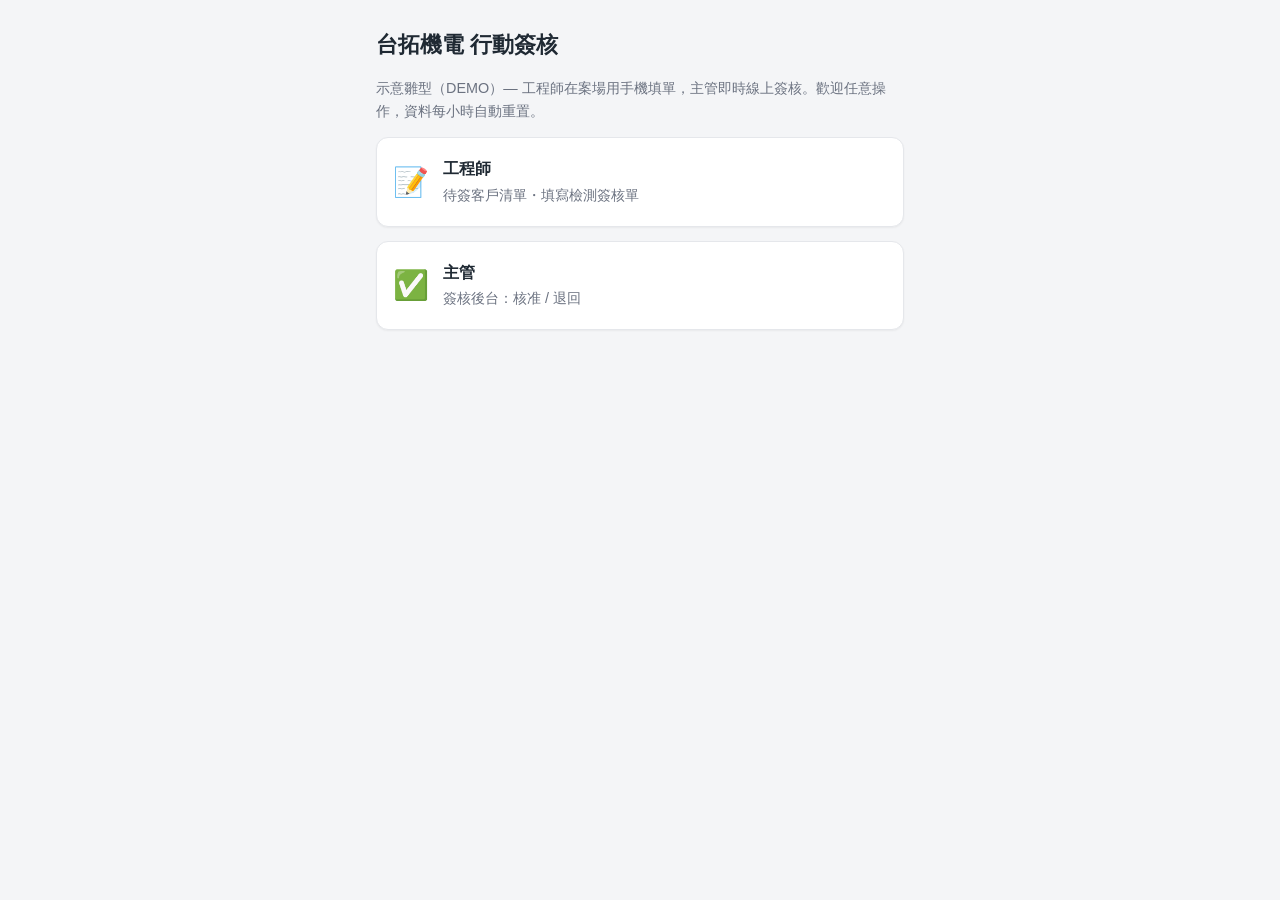
==== templates/index.html @ 7cee36d7 "行動簽核 demo：派工清單、行動填單、簽核後台 Co-Authored-By: Claude Fable 5 <noreply@anthropic.com>" ====
<!DOCTYPE html>
<html lang="zh-Hant">
<head>
<meta charset="utf-8">
<meta name="viewport" content="width=device-width, initial-scale=1">
<title>行動簽核 DEMO</title>
<link rel="stylesheet" href="/static/style.css">
</head>
<body>
<main class="wrap">
  <h1>台拓機電 行動簽核</h1>
  <p class="muted">示意雛型（DEMO）— 工程師在案場用手機填單，主管即時線上簽核。歡迎任意操作，資料每小時自動重置。</p>

  <a class="role-card" href="/tasks">
    <span class="role-icon">📝</span>
    <span>
      <strong>工程師</strong><br>
      <span class="muted">待簽客戶清單・填寫檢測簽核單</span>
    </span>
  </a>

  <a class="role-card" href="/admin">
    <span class="role-icon">✅</span>
    <span>
      <strong>主管</strong><br>
      <span class="muted">簽核後台：核准 / 退回</span>
    </span>
  </a>
</main>
</body>
</html>
---- static/style.css ----
* { box-sizing: border-box; }
body {
  margin: 0;
  font-family: -apple-system, "PingFang TC", "Microsoft JhengHei", sans-serif;
  background: #f4f5f7;
  color: #1f2933;
  line-height: 1.6;
}
.wrap { max-width: 560px; margin: 0 auto; padding: 20px 16px 48px; }
h1 { font-size: 1.35rem; margin: 8px 0 4px; }
h2 { font-size: 1.05rem; margin: 24px 0 8px; }
.muted { color: #6b7280; font-size: .9rem; }
.back { display: inline-block; margin-bottom: 4px; color: #2563eb; text-decoration: none; }

.role-card {
  display: flex; align-items: center; gap: 14px;
  background: #fff; border: 1px solid #e5e7eb; border-radius: 12px;
  padding: 18px 16px; margin-top: 14px;
  text-decoration: none; color: inherit;
  box-shadow: 0 1px 2px rgba(0,0,0,.05);
}
.role-icon { font-size: 1.8rem; }

form label { display: block; margin-top: 14px; font-weight: 600; }
input[type=text], input:not([type]), textarea, input[type=file] {
  display: block; width: 100%; margin-top: 6px;
  padding: 12px; font-size: 1rem; font-weight: 400;
  border: 1px solid #d1d5db; border-radius: 8px; background: #fff;
}
fieldset { margin-top: 16px; border: 1px solid #d1d5db; border-radius: 8px; padding: 4px 12px 10px; }
legend { font-weight: 600; padding: 0 4px; }
.check { display: flex; align-items: center; gap: 10px; font-weight: 400; padding: 8px 0; border-bottom: 1px solid #f0f1f3; }
.check:last-child { border-bottom: none; }
.check input { width: 22px; height: 22px; flex: none; }

button {
  width: 100%; margin-top: 18px; padding: 14px;
  font-size: 1.05rem; font-weight: 700;
  color: #fff; background: #2563eb; border: none; border-radius: 10px;
}
.actions { display: flex; gap: 10px; margin-top: 6px; }
.actions form { flex: 1; }
.actions button { margin-top: 8px; padding: 10px; font-size: .95rem; }
button.approve { background: #16a34a; }
button.reject { background: #dc2626; }

.chips { display: flex; gap: 8px; margin: 10px 0 4px; flex-wrap: wrap; }
.chip {
  padding: 6px 14px; border-radius: 999px; font-size: .9rem;
  background: #fff; border: 1px solid #d1d5db; color: #374151; text-decoration: none;
}
.chip.active { background: #2563eb; border-color: #2563eb; color: #fff; font-weight: 700; }

.btn-link {
  display: inline-block; margin-top: 8px; padding: 8px 16px;
  background: #2563eb; color: #fff !important; font-weight: 700;
  border-radius: 8px; text-decoration: none;
}

.card {
  background: #fff; border: 1px solid #e5e7eb; border-radius: 12px;
  padding: 12px 14px; margin-top: 10px;
  box-shadow: 0 1px 2px rgba(0,0,0,.05);
}
.card .row { display: flex; justify-content: space-between; align-items: center; gap: 8px; }
.card p { margin: 4px 0; }
.card.row { display: flex; justify-content: space-between; align-items: center; gap: 8px; }
.card a { color: #2563eb; text-decoration: none; }

.badge {
  display: inline-block; padding: 2px 10px; border-radius: 999px;
  font-size: .8rem; font-weight: 700; vertical-align: middle; white-space: nowrap;
}
.badge.todo { background: #e0e7ff; color: #3730a3; }
.badge.pending { background: #fef3c7; color: #92400e; }
.badge.approved { background: #dcfce7; color: #166534; }
.badge.rejected { background: #fee2e2; color: #991b1b; }

.items { list-style: none; padding: 0; margin: 6px 0; }
.items li { padding: 4px 0; }
.ok { color: #16a34a; font-weight: 700; }
.ng { color: #dc2626; font-weight: 700; }
.photo { width: 100%; border-radius: 8px; margin-top: 8px; }
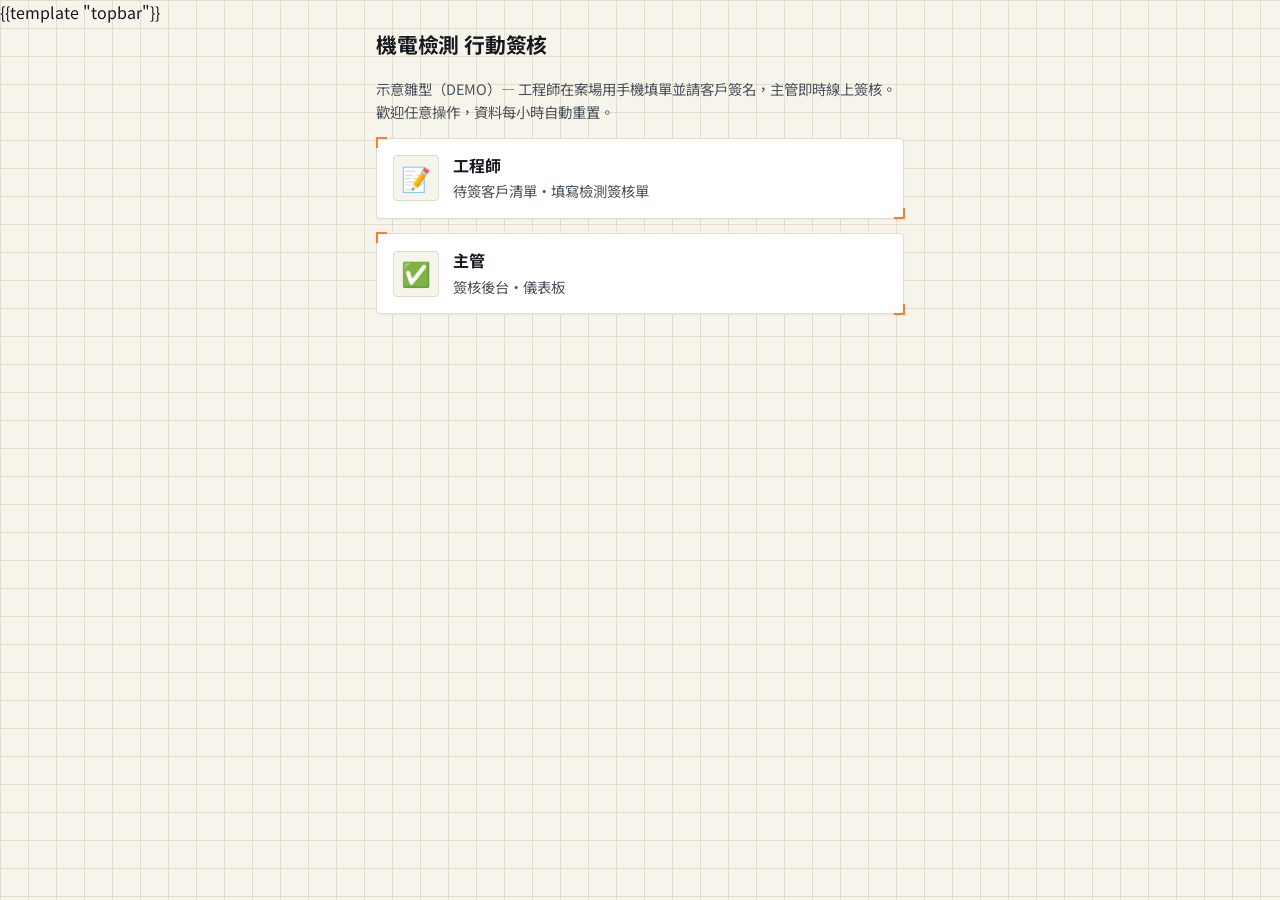
==== commit 6de8a4a1: "改版為工業控制盤／設備銘牌視覺風格，加入客戶簽名板與異常統計儀表板 Co-Authored-By: Claude Fable 5 <noreply@anthropic.com>" ====
--- a/templates/index.html
+++ b/templates/index.html
@@ -3,13 +3,14 @@
 <head>
 <meta charset="utf-8">
 <meta name="viewport" content="width=device-width, initial-scale=1">
-<title>行動簽核 DEMO</title>
+<title>台拓機電 行動簽核 DEMO</title>
 <link rel="stylesheet" href="/static/style.css">
 </head>
 <body>
+{{template "topbar"}}
 <main class="wrap">
-  <h1>台拓機電 行動簽核</h1>
-  <p class="muted">示意雛型（DEMO）— 工程師在案場用手機填單，主管即時線上簽核。歡迎任意操作，資料每小時自動重置。</p>
+  <h1>機電檢測 行動簽核</h1>
+  <p class="muted">示意雛型（DEMO）— 工程師在案場用手機填單並請客戶簽名，主管即時線上簽核。歡迎任意操作，資料每小時自動重置。</p>
 
   <a class="role-card" href="/tasks">
     <span class="role-icon">📝</span>
@@ -23,7 +24,7 @@
     <span class="role-icon">✅</span>
     <span>
       <strong>主管</strong><br>
-      <span class="muted">簽核後台：核准 / 退回</span>
+      <span class="muted">簽核後台・儀表板</span>
     </span>
   </a>
 </main>
--- a/static/style.css
+++ b/static/style.css
@@ -1,83 +1,257 @@
+@import url('https://fonts.googleapis.com/css2?family=Space+Grotesk:wght@500;700&family=Noto+Sans+TC:wght@400;500;700&family=JetBrains+Mono:wght@500;600&display=swap');
+
+:root {
+  --ink: #161a1f;
+  --ink-soft: #4a5259;
+  --paper: #f7f4ec;
+  --surface: #ffffff;
+  --line: #e1dccd;
+  --accent: #ff6a13;
+  --accent-ink: #7a2e00;
+  --good: #2f9e52;
+  --good-bg: #e4f5e9;
+  --warn: #f2a900;
+  --warn-bg: #fdf0d2;
+  --bad: #e5484d;
+  --bad-bg: #fbe3e3;
+  --todo: #4a5773;
+  --todo-bg: #e6e9f2;
+  --font-display: 'Space Grotesk', 'Noto Sans TC', sans-serif;
+  --font-body: 'Noto Sans TC', -apple-system, 'PingFang TC', 'Microsoft JhengHei', sans-serif;
+  --font-mono: 'JetBrains Mono', ui-monospace, 'SFMono-Regular', monospace;
+}
+
 * { box-sizing: border-box; }
+
 body {
   margin: 0;
-  font-family: -apple-system, "PingFang TC", "Microsoft JhengHei", sans-serif;
-  background: #f4f5f7;
-  color: #1f2933;
+  font-family: var(--font-body);
+  background: var(--paper);
+  background-image:
+    linear-gradient(var(--line) 1px, transparent 1px),
+    linear-gradient(90deg, var(--line) 1px, transparent 1px);
+  background-size: 28px 28px;
+  background-attachment: fixed;
+  color: var(--ink);
   line-height: 1.6;
 }
-.wrap { max-width: 560px; margin: 0 auto; padding: 20px 16px 48px; }
-h1 { font-size: 1.35rem; margin: 8px 0 4px; }
-h2 { font-size: 1.05rem; margin: 24px 0 8px; }
-.muted { color: #6b7280; font-size: .9rem; }
-.back { display: inline-block; margin-bottom: 4px; color: #2563eb; text-decoration: none; }
+
+.wrap { max-width: 560px; margin: 0 auto; padding: 0 16px 48px; }
+
+/* ---------- Topbar ---------- */
+.topbar {
+  margin: 0 -16px 18px;
+  padding: 16px 16px;
+  background: var(--ink);
+  color: #fff;
+  display: flex;
+  align-items: center;
+  border-bottom: 3px solid var(--accent);
+}
+.topbar-brand { display: flex; align-items: center; gap: 10px; }
+.bolt {
+  font-size: 1.3rem;
+  display: grid; place-items: center;
+  width: 34px; height: 34px;
+  background: var(--accent);
+  border-radius: 6px;
+  flex: none;
+}
+.brand-text { display: flex; flex-direction: column; line-height: 1.25; }
+.brand-text strong { font-family: var(--font-display); font-size: 1.05rem; letter-spacing: .01em; }
+.eyebrow {
+  font-family: var(--font-mono); font-size: .62rem; font-weight: 600;
+  letter-spacing: .12em; color: #ffb27a; text-transform: uppercase;
+}
+
+h1 {
+  font-family: var(--font-display); font-weight: 700;
+  font-size: 1.3rem; margin: 4px 0 4px; letter-spacing: -.01em;
+}
+h2 {
+  font-family: var(--font-mono); font-weight: 600; text-transform: uppercase;
+  letter-spacing: .06em; font-size: .82rem; color: var(--ink-soft);
+  margin: 26px 0 8px; display: flex; align-items: center; gap: 8px;
+}
+h2::after { content: ""; flex: 1; height: 1px; background: var(--line); }
+.muted { color: var(--ink-soft); font-size: .9rem; }
+.back {
+  display: inline-flex; align-items: center; gap: 4px;
+  margin-bottom: 4px; color: var(--accent-ink); font-weight: 600;
+  text-decoration: none; font-size: .9rem;
+}
+.back:hover { text-decoration: underline; }
+
+/* ---------- Nameplate card (signature element) ---------- */
+.card, .role-card {
+  position: relative;
+  background: var(--surface);
+  border: 1px solid var(--line);
+  border-radius: 4px;
+  padding: 14px 16px;
+  margin-top: 10px;
+  box-shadow: 0 1px 2px rgba(22,26,31,.05);
+}
+.card::before, .card::after, .role-card::before, .role-card::after {
+  content: ""; position: absolute; width: 9px; height: 9px;
+  border: 2px solid var(--accent); opacity: .85;
+}
+.card::before, .role-card::before { top: -1.5px; left: -1.5px; border-right: none; border-bottom: none; }
+.card::after, .role-card::after { bottom: -1.5px; right: -1.5px; border-left: none; border-top: none; }
+.card p { margin: 4px 0; }
+.card .row { display: flex; justify-content: space-between; align-items: center; gap: 8px; }
+.card.row { display: flex; justify-content: space-between; align-items: center; gap: 8px; }
+.card a { color: var(--accent-ink); text-decoration: none; font-weight: 600; }
 
 .role-card {
   display: flex; align-items: center; gap: 14px;
-  background: #fff; border: 1px solid #e5e7eb; border-radius: 12px;
-  padding: 18px 16px; margin-top: 14px;
-  text-decoration: none; color: inherit;
-  box-shadow: 0 1px 2px rgba(0,0,0,.05);
-}
-.role-icon { font-size: 1.8rem; }
-
-form label { display: block; margin-top: 14px; font-weight: 600; }
+  margin-top: 14px; text-decoration: none; color: inherit;
+}
+.role-icon {
+  font-size: 1.5rem; flex: none;
+  display: grid; place-items: center;
+  width: 46px; height: 46px;
+  background: var(--paper); border: 1px solid var(--line); border-radius: 4px;
+}
+
+/* ---------- Form ---------- */
+form label { display: block; margin-top: 14px; font-weight: 700; font-size: .92rem; }
 input[type=text], input:not([type]), textarea, input[type=file] {
   display: block; width: 100%; margin-top: 6px;
-  padding: 12px; font-size: 1rem; font-weight: 400;
-  border: 1px solid #d1d5db; border-radius: 8px; background: #fff;
-}
-fieldset { margin-top: 16px; border: 1px solid #d1d5db; border-radius: 8px; padding: 4px 12px 10px; }
-legend { font-weight: 600; padding: 0 4px; }
-.check { display: flex; align-items: center; gap: 10px; font-weight: 400; padding: 8px 0; border-bottom: 1px solid #f0f1f3; }
+  padding: 12px; font-size: 1rem; font-weight: 400; font-family: var(--font-body);
+  border: 1px solid #c9c2ac; border-radius: 4px; background: var(--surface); color: var(--ink);
+}
+input:focus-visible, textarea:focus-visible, button:focus-visible, .chip:focus-visible, a:focus-visible {
+  outline: 2px solid var(--accent); outline-offset: 2px;
+}
+fieldset { margin-top: 16px; border: 1px solid var(--line); border-radius: 4px; padding: 4px 12px 10px; }
+legend { font-weight: 700; padding: 0 4px; font-size: .92rem; }
+.check { display: flex; align-items: center; gap: 10px; font-weight: 400; padding: 10px 0; border-bottom: 1px dashed var(--line); }
 .check:last-child { border-bottom: none; }
-.check input { width: 22px; height: 22px; flex: none; }
-
+.check input { width: 22px; height: 22px; flex: none; accent-color: var(--accent); }
+
+/* ---------- Signature pad ---------- */
+.sigpad-wrap { margin-top: 14px; }
+.field-hint { display: block; font-weight: 400; font-size: .78rem; color: var(--ink-soft); margin-top: 2px; }
+.sigpad-frame {
+  position: relative; margin-top: 8px;
+  border: 2px dashed #c9c2ac; border-radius: 4px;
+  background: var(--surface);
+  background-image: repeating-linear-gradient(0deg, transparent, transparent 27px, var(--line) 28px);
+}
+.sigpad {
+  display: block; width: 100%; height: 200px;
+  touch-action: none; cursor: crosshair; border-radius: 4px;
+}
+.sigpad-baseline {
+  position: absolute; left: 20px; right: 20px; bottom: 34px;
+  border-bottom: 2px solid #c9c2ac;
+}
+.sigpad-hint {
+  position: absolute; inset: 0; display: grid; place-items: center;
+  color: #b8b0a0; font-size: .92rem; pointer-events: none;
+}
+.sigpad-actions { display: flex; justify-content: flex-end; margin-top: 6px; }
+.btn-ghost {
+  width: auto; margin-top: 0; padding: 6px 12px;
+  font-size: .82rem; font-weight: 600;
+  color: var(--ink-soft); background: transparent; border: 1px solid var(--line); border-radius: 4px;
+}
+.signature-display {
+  display: block; max-width: 260px; margin-top: 6px;
+  border: 1px solid var(--line); border-radius: 4px; background: #fff;
+}
+
+/* ---------- Buttons ---------- */
 button {
   width: 100%; margin-top: 18px; padding: 14px;
-  font-size: 1.05rem; font-weight: 700;
-  color: #fff; background: #2563eb; border: none; border-radius: 10px;
-}
+  font-size: 1.02rem; font-weight: 700; font-family: var(--font-body);
+  color: #fff; background: var(--accent); border: none; border-radius: 4px;
+  transition: transform .06s ease;
+}
+button:active { transform: scale(.98); }
 .actions { display: flex; gap: 10px; margin-top: 6px; }
 .actions form { flex: 1; }
-.actions button { margin-top: 8px; padding: 10px; font-size: .95rem; }
-button.approve { background: #16a34a; }
-button.reject { background: #dc2626; }
-
+.actions button { margin-top: 8px; padding: 10px; font-size: .92rem; }
+button.approve { background: var(--good); }
+button.reject { background: var(--ink); }
+
+/* ---------- Filter chips ---------- */
 .chips { display: flex; gap: 8px; margin: 10px 0 4px; flex-wrap: wrap; }
 .chip {
-  padding: 6px 14px; border-radius: 999px; font-size: .9rem;
-  background: #fff; border: 1px solid #d1d5db; color: #374151; text-decoration: none;
-}
-.chip.active { background: #2563eb; border-color: #2563eb; color: #fff; font-weight: 700; }
+  padding: 6px 14px; border-radius: 999px; font-size: .88rem; font-weight: 600;
+  background: var(--surface); border: 1px solid var(--line); color: var(--ink-soft); text-decoration: none;
+}
+.chip.active { background: var(--ink); border-color: var(--ink); color: #fff; }
 
 .btn-link {
   display: inline-block; margin-top: 8px; padding: 8px 16px;
-  background: #2563eb; color: #fff !important; font-weight: 700;
-  border-radius: 8px; text-decoration: none;
-}
-
-.card {
-  background: #fff; border: 1px solid #e5e7eb; border-radius: 12px;
-  padding: 12px 14px; margin-top: 10px;
-  box-shadow: 0 1px 2px rgba(0,0,0,.05);
-}
-.card .row { display: flex; justify-content: space-between; align-items: center; gap: 8px; }
-.card p { margin: 4px 0; }
-.card.row { display: flex; justify-content: space-between; align-items: center; gap: 8px; }
-.card a { color: #2563eb; text-decoration: none; }
-
+  background: var(--accent); color: #fff !important; font-weight: 700;
+  border-radius: 4px; text-decoration: none; font-size: .9rem;
+}
+
+/* ---------- Status: LED chip ---------- */
 .badge {
-  display: inline-block; padding: 2px 10px; border-radius: 999px;
-  font-size: .8rem; font-weight: 700; vertical-align: middle; white-space: nowrap;
-}
-.badge.todo { background: #e0e7ff; color: #3730a3; }
-.badge.pending { background: #fef3c7; color: #92400e; }
-.badge.approved { background: #dcfce7; color: #166534; }
-.badge.rejected { background: #fee2e2; color: #991b1b; }
-
+  display: inline-flex; align-items: center; gap: 6px;
+  padding: 3px 10px 3px 8px; border-radius: 999px;
+  font-size: .78rem; font-weight: 700; vertical-align: middle; white-space: nowrap;
+}
+.badge::before { content: ""; width: 7px; height: 7px; border-radius: 50%; flex: none; }
+.badge.todo { background: var(--todo-bg); color: var(--todo); }
+.badge.todo::before { background: var(--todo); }
+.badge.pending { background: var(--warn-bg); color: #8a5a00; }
+.badge.pending::before { background: var(--warn); animation: pulse 1.6s ease-in-out infinite; }
+.badge.approved { background: var(--good-bg); color: #1c6b38; }
+.badge.approved::before { background: var(--good); }
+.badge.rejected { background: var(--bad-bg); color: #a3282c; }
+.badge.rejected::before { background: var(--bad); }
+
+.flag {
+  display: inline-flex; align-items: center; gap: 4px;
+  margin-left: 6px; padding: 2px 8px; border-radius: 999px;
+  background: var(--bad-bg); color: #a3282c; font-size: .74rem; font-weight: 700;
+}
+
+@keyframes pulse {
+  0%, 100% { box-shadow: 0 0 0 0 rgba(242,169,0,.55); }
+  50% { box-shadow: 0 0 0 4px rgba(242,169,0,0); }
+}
+@media (prefers-reduced-motion: reduce) {
+  .badge.pending::before { animation: none; }
+  button { transition: none; }
+}
+
+/* ---------- Dashboard gauges ---------- */
+.gauge-row {
+  display: grid; grid-template-columns: repeat(2, 1fr);
+  gap: 10px; margin: 10px 0 6px;
+}
+.gauge {
+  position: relative;
+  background: var(--ink); color: #fff;
+  border-radius: 4px; padding: 12px 14px;
+  display: flex; flex-direction: column; gap: 4px;
+}
+.gauge .led { width: 9px; height: 9px; border-radius: 50%; }
+.led-amber { background: var(--warn); box-shadow: 0 0 0 3px rgba(242,169,0,.25); }
+.led-green { background: var(--good); box-shadow: 0 0 0 3px rgba(47,158,82,.25); }
+.led-red { background: var(--bad); box-shadow: 0 0 0 3px rgba(229,72,77,.25); }
+.led-warn { background: #ffb27a; box-shadow: 0 0 0 3px rgba(255,178,122,.25); }
+.gauge-num { font-family: var(--font-mono); font-size: 1.6rem; font-weight: 600; line-height: 1; }
+.gauge-label { font-size: .74rem; color: #c7ccd6; }
+
+/* ---------- Detail ---------- */
 .items { list-style: none; padding: 0; margin: 6px 0; }
 .items li { padding: 4px 0; }
-.ok { color: #16a34a; font-weight: 700; }
-.ng { color: #dc2626; font-weight: 700; }
-.photo { width: 100%; border-radius: 8px; margin-top: 8px; }
+.ok { color: var(--good); font-weight: 700; }
+.ng { color: var(--bad); font-weight: 700; }
+.photo { width: 100%; border-radius: 4px; margin-top: 8px; }
+
+.notice {
+  display: flex; gap: 8px; align-items: flex-start;
+  background: var(--bad-bg); border: 1px solid #f0b3b5; color: #8a2226;
+  border-radius: 4px; padding: 10px 12px; margin-top: 10px; font-size: .88rem; font-weight: 600;
+}
+
+/* ---------- Meta strip: mono panel codes ---------- */
+.meta-code { font-family: var(--font-mono); font-weight: 600; }
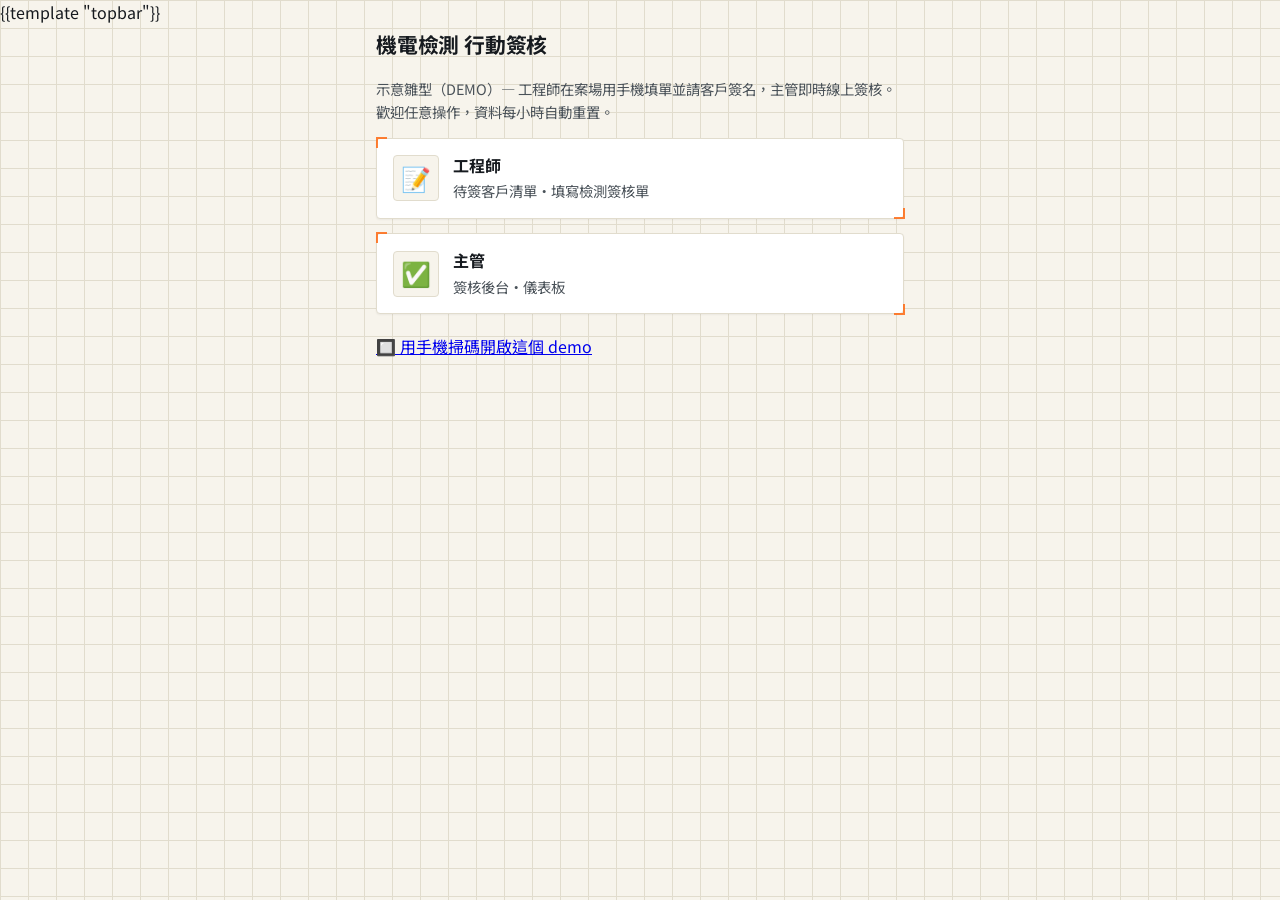
==== commit 7f2d6db5: "加入 /qr 掃碼開啟頁面 Co-Authored-By: Claude Fable 5 <noreply@anthropic.com>" ====
--- a/templates/index.html
+++ b/templates/index.html
@@ -27,6 +27,8 @@
       <span class="muted">簽核後台・儀表板</span>
     </span>
   </a>
+
+  <p style="margin-top:20px"><a href="/qr">🔲 用手機掃碼開啟這個 demo</a></p>
 </main>
 </body>
 </html>
--- a/static/style.css
+++ b/static/style.css
@@ -255,3 +255,8 @@
 
 /* ---------- Meta strip: mono panel codes ---------- */
 .meta-code { font-family: var(--font-mono); font-weight: 600; }
+
+/* ---------- QR page ---------- */
+.qr-card { display: flex; flex-direction: column; align-items: center; padding: 24px 16px; margin-top: 16px; }
+.qr-img { width: 220px; height: 220px; image-rendering: pixelated; border: 1px solid var(--line); border-radius: 4px; background: #fff; padding: 10px; }
+.qr-url { margin-top: 14px; font-size: .85rem; color: var(--ink-soft); letter-spacing: .02em; }
